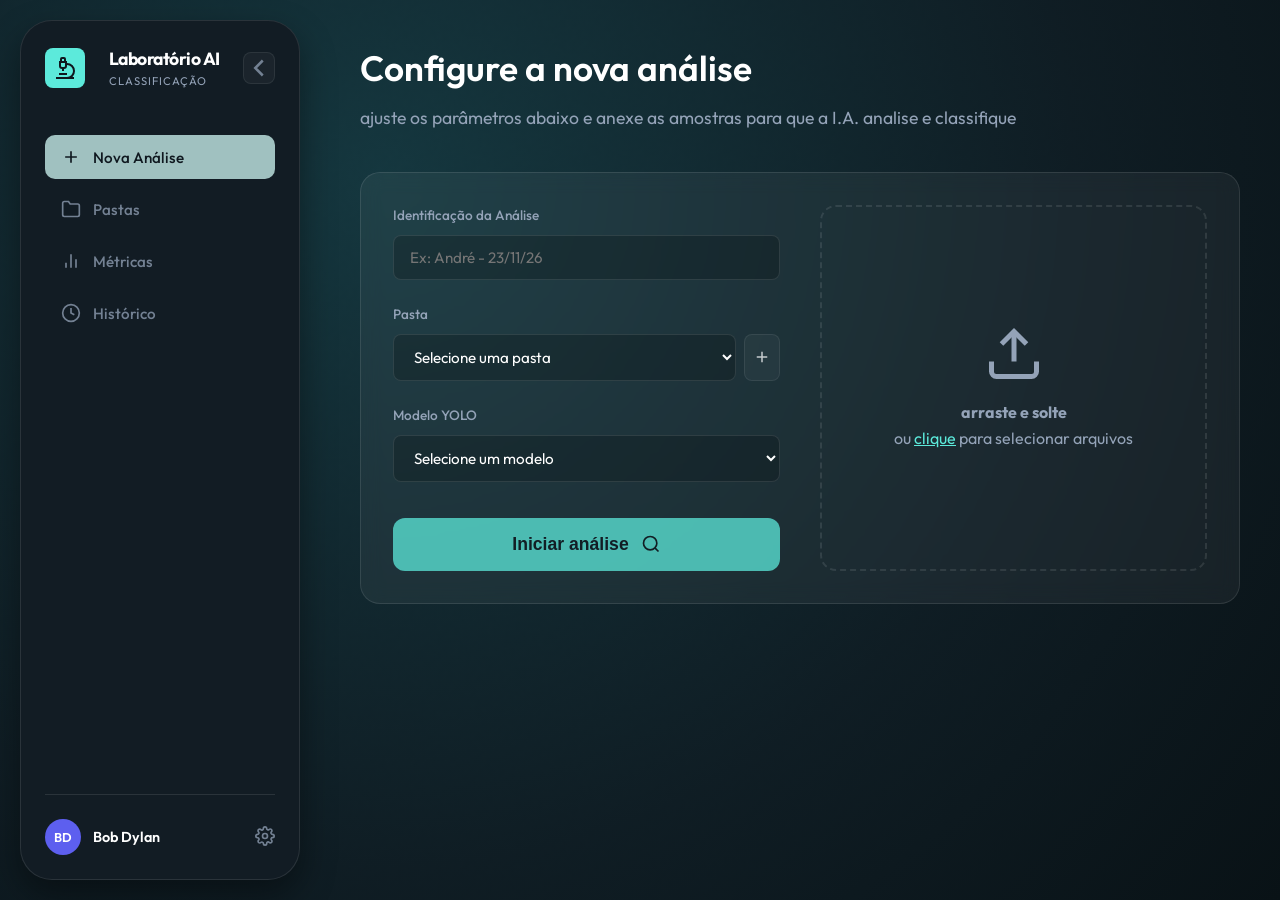
==== static/index.html @ e4d6722f "chore: untrack venv and yolo_app.db" ====
<!DOCTYPE html>
<html lang="pt-br">

<head>
    <meta charset="UTF-8">
    <meta name="viewport" content="width=device-width, initial-scale=1.0">
    <title>Laboratório AI | Classificação</title>
    <link rel="stylesheet" href="style.css">
    <link href="https://fonts.googleapis.com/css2?family=Outfit:wght@300;400;500;600;700&display=swap" rel="stylesheet">
</head>

<body class="dark-theme">
    <div class="app-container">
        <!-- Sidebar -->
        <aside class="sidebar">
            <div class="brand">
                <div class="logo-box">
                    <svg viewBox="0 0 24 24" fill="none" stroke="currentColor" stroke-width="2">
                        <path d="M6 18h8" />
                        <path d="M3 22h18" />
                        <path d="M14 22a7 7 0 1 0 0-14h-1" />
                        <path d="M9 14h2" />
                        <path d="M9 12a2 2 0 0 1-2-2V6h6v4a2 2 0 0 1-2 2Z" />
                        <path d="M12 6V3a1 1 0 0 0-1-1H9a1 1 0 0 0-1 1v3" />
                    </svg>
                </div>
                <div class="brand-text">
                    <span class="brand-name">Laboratório AI</span>
                    <span class="brand-sub">CLASSIFICAÇÃO</span>
                </div>
                <button id="sidebar-toggle" class="sidebar-toggle">
                    <svg viewBox="0 0 24 24" fill="none" stroke="currentColor" stroke-width="2">
                        <polyline points="15 18 9 12 15 6" />
                    </svg>
                </button>
            </div>

            <nav class="nav-menu">
                <button class="nav-item active" data-view="analysis">
                    <svg viewBox="0 0 24 24" fill="none" stroke="currentColor" stroke-width="2">
                        <path d="M12 5v14M5 12h14" />
                    </svg>
                    <span>Nova Análise</span>
                </button>
                <button class="nav-item" data-view="folders">
                    <svg viewBox="0 0 24 24" fill="none" stroke="currentColor" stroke-width="2">
                        <path d="M22 19a2 2 0 0 1-2 2H4a2 2 0 0 1-2-2V5a2 2 0 0 1 2-2h5l2 3h9a2 2 0 0 1 2 2z" />
                    </svg>
                    <span>Pastas</span>
                </button>
                <button class="nav-item" data-view="metrics">
                    <svg viewBox="0 0 24 24" fill="none" stroke="currentColor" stroke-width="2">
                        <path d="M18 20V10M12 20V4M6 20v-6" />
                    </svg>
                    <span>Métricas</span>
                </button>
                <button class="nav-item" data-view="history">
                    <svg viewBox="0 0 24 24" fill="none" stroke="currentColor" stroke-width="2">
                        <circle cx="12" cy="12" r="10" />
                        <polyline points="12 6 12 12 16 14" />
                    </svg>
                    <span>Histórico</span>
                </button>
            </nav>

            <div class="user-profile">
                <div class="avatar">BD</div>
                <div class="user-info">
                    <span class="user-name">Bob Dylan</span>
                </div>
                <button class="settings-btn">
                    <svg viewBox="0 0 24 24" fill="none" stroke="currentColor" stroke-width="2">
                        <circle cx="12" cy="12" r="3" />
                        <path
                            d="M19.4 15a1.65 1.65 0 0 0 .33 1.82l.06.06a2 2 0 0 1 0 2.83 2 2 0 0 1-2.83 0l-.06-.06a1.65 1.65 0 0 0-1.82-.33 1.65 1.65 0 0 0-1 1.51V21a2 2 0 0 1-2 2 2 2 0 0 1-2-2v-.09A1.65 1.65 0 0 0 9 19.4a1.65 1.65 0 0 0-1.82.33l-.06.06a2 2 0 0 1-2.83 0 2 2 0 0 1 0-2.83l.06-.06a1.65 1.65 0 0 0 .33-1.82 1.65 1.65 0 0 0-1.51-1H3a2 2 0 0 1-2-2 2 2 0 0 1 2-2h.09A1.65 1.65 0 0 0 4.6 9a1.65 1.65 0 0 0-.33-1.82l-.06-.06a2 2 0 0 1 0-2.83 2 2 0 0 1 2.83 0l.06.06a1.65 1.65 0 0 0 1.82.33H9a1.65 1.65 0 0 0 1-1.51V3a2 2 0 0 1 2-2 2 2 0 0 1 2 2v.09a1.65 1.65 0 0 0 1 1.51 1.65 1.65 0 0 0 1.82-.33l.06-.06a2 2 0 0 1 2.83 0 2 2 0 0 1 0 2.83l-.06.06a1.65 1.65 0 0 0-.33 1.82V9a1.65 1.65 0 0 0 1.51 1H21a2 2 0 0 1 2 2 2 2 0 0 1-2 2h-.09a1.65 1.65 0 0 0-1.51 1z" />
                    </svg>
                </button>
            </div>
        </aside>

        <!-- Main Content -->
        <main class="main-content">
            <!-- Nova Análise View -->
            <section id="view-analysis" class="view">
                <header class="view-header">
                    <h2 id="analysis-view-title">Configure a nova análise</h2>
                    <p id="analysis-view-desc">ajuste os parâmetros abaixo e anexe as amostras para que a I.A. analise e
                        classifique</p>
                </header>

                <div id="analysis-config-container">
                    <div class="analysis-card">
                        <div class="card-grid">
                            <div class="form-inputs">
                                <div class="input-group">
                                    <label>Identificação da Análise</label>
                                    <input type="text" id="analysis-name" placeholder="Ex: André - 23/11/26">
                                </div>

                                <div class="input-group">
                                    <label>Pasta</label>
                                    <div class="folder-selector-container">
                                        <select id="analysis-folder-select" class="folder-select">
                                            <option value="">Selecione uma pasta</option>
                                        </select>
                                        <button id="open-new-folder-modal" class="btn-icon">
                                            <svg viewBox="0 0 24 24" fill="none" stroke="currentColor" stroke-width="2">
                                                <path d="M12 5v14M5 12h14" />
                                            </svg>
                                        </button>
                                    </div>
                                </div>

                                <div class="input-group">
                                    <label>Modelo YOLO</label>
                                    <select id="active-model-select">
                                        <option value="">Selecione um modelo</option>
                                    </select>
                                </div>

                                <div class="analysis-actions">
                                    <button id="start-analysis-btn" class="btn-primary">
                                        Iniciar análise <svg viewBox="0 0 24 24" fill="none" stroke="currentColor"
                                            stroke-width="2">
                                            <circle cx="11" cy="11" r="8" />
                                            <line x1="21" y1="21" x2="16.65" y2="16.65" />
                                        </svg>
                                    </button>
                                </div>
                            </div>

                            <div class="upload-zone" id="drop-area">
                                <input type="file" id="image-input" accept="image/*" multiple hidden>
                                <div class="upload-placeholder" id="upload-placeholder">
                                    <div class="upload-icon">
                                        <svg viewBox="0 0 24 24" fill="none" stroke="currentColor" stroke-width="2">
                                            <path d="M21 15v4a2 2 0 0 1-2 2H5a2 2 0 0 1-2-2v-4" />
                                            <polyline points="17 8 12 3 7 8" />
                                            <line x1="12" y1="3" x2="12" y2="15" />
                                        </svg>
                                    </div>
                                    <p><strong>arraste e solte</strong></p>
                                    <p>ou <span>clique</span> para selecionar arquivos</p>
                                </div>
                                <div class="preview-container hidden" id="preview-container">
                                    <img id="image-preview">
                                    <div id="file-badge" class="file-badge hidden"></div>
                                    <button id="remove-image" class="btn-remove">×</button>
                                </div>
                            </div>
                        </div>
                    </div>
                </div>

                <!-- Ready State (Hidden by default) -->
                <div id="analysis-ready-container" class="hidden">
                    <div class="analysis-card ready-state-card">
                        <div class="card-grid ready-card-grid">
                            <!-- Left panel (Properties) -->
                            <div class="ready-properties-panel">
                                <h3>Propriedades</h3>
                                <div class="prop-list">
                                    <div class="prop-group">
                                        <label>Identificação da Análise</label>
                                        <span id="ready-prop-name">-</span>
                                    </div>
                                    <div class="prop-group">
                                        <label>Pasta</label>
                                        <span id="ready-prop-folder">-</span>
                                    </div>
                                    <div class="prop-group">
                                        <label>Modelo de I.A.</label>
                                        <span id="ready-prop-model">-</span>
                                    </div>
                                    <div class="prop-group">
                                        <label>Data</label>
                                        <span id="ready-prop-date">-</span>
                                    </div>
                                </div>
                            </div>

                            <!-- Right panel (Upload preview zone) -->
                            <div class="upload-zone ready-preview-zone">
                                <div class="ready-zone-header">Upload de Amostras</div>

                                <div class="ready-bg-grid" id="ready-bg-grid">
                                    <!-- blurred images will be injected here -->
                                </div>

                                <div class="ready-overlay-content">
                                    <h3>Clique para ver os resultados</h3>
                                    <button id="ready-view-results" class="btn-primary btn-success ready-btn-pulse">
                                        Ver Resultados <svg width="20" height="20" viewBox="0 0 24 24" fill="none"
                                            stroke="currentColor" stroke-width="2">
                                            <circle cx="11" cy="11" r="8" />
                                            <line x1="21" y1="21" x2="16.65" y2="16.65" />
                                        </svg>
                                    </button>
                                </div>
                            </div>
                        </div>
                    </div>
                </div>

                <div id="results-container" class="results-container hidden">
                    <!-- Cards de resultados serão injetados aqui -->
                </div>
            </section>

            <!-- Pastas View -->
            <section id="view-folders" class="view hidden">
                <header class="view-header">
                    <h2>Gerencie suas Pastas</h2>
                    <p>crie, altere ou exclua seus agrupamentos</p>
                </header>

                <div class="folders-grid" id="folders-container">
                    <!-- Cards de pastas injetados aqui -->
                    <div class="add-folder-card" id="add-folder-btn-card">
                        <div class="btn-create">
                            <svg viewBox="0 0 24 24" fill="none" stroke="currentColor" stroke-width="2">
                                <path d="M12 5v14M5 12h14" />
                            </svg>
                        </div>
                        <span>Criar Nova Pasta</span>
                    </div>
                </div>
            </section>

            <!-- Metrics View -->
            <section id="view-metrics" class="view hidden">
                <header class="view-header">
                    <h2>Métricas e Estatísticas</h2>
                    <p>confira os dados de desempenho e consumo</p>
                </header>

                <div class="metrics-config">
                    <div class="input-group">
                        <label>Selecione a Pasta</label>
                        <select id="metrics-folder-select" class="folder-select">
                            <option value="">Selecione uma pasta</option>
                        </select>
                    </div>
                </div>

                <div id="metrics-dashboard" class="metrics-dashboard hidden">
                    <div class="metrics-grid">
                        <div class="metric-card">
                            <div class="metric-icon">📸</div>
                            <div class="metric-info">
                                <span class="metric-label">Total de Imagens</span>
                                <span id="m-total-images" class="metric-value">0</span>
                            </div>
                        </div>
                        <div class="metric-card">
                            <div class="metric-icon">🎯</div>
                            <div class="metric-info">
                                <span class="metric-label">Total de Detecções</span>
                                <span id="m-total-det" class="metric-value">0</span>
                            </div>
                        </div>
                        <div class="metric-card">
                            <div class="metric-icon">💎</div>
                            <div class="metric-info">
                                <span class="metric-label">Confiança Média</span>
                                <span id="m-avg-conf" class="metric-value">0%</span>
                            </div>
                        </div>
                    </div>

                    <div class="charts-card">
                        <h3>Distribuição de Classes</h3>
                        <div id="m-distribution-container" class="dist-container">
                            <!-- Barras de progresso serão injetadas aqui -->
                        </div>
                    </div>
                </div>
            </section>
            <section id="view-history" class="view hidden">
                <div class="placeholder-view">Histórico de análises estará disponível em breve.</div>
            </section>
        </main>
    </div>

    <!-- Modais -->
    <div id="new-folder-modal" class="modal hidden">
        <div class="modal-content">
            <h3>Nova Pasta</h3>
            <input type="text" id="new-folder-name" placeholder="Nome da pasta">
            <div class="modal-actions">
                <button id="cancel-folder-btn" class="btn-secondary">Cancelar</button>
                <button id="save-folder-btn" class="btn-primary">Criar</button>
            </div>
        </div>
    </div>

    <!-- Modal de Lightbox Redesenhado (Split View) -->
    <div id="lightbox-modal" class="lightbox-modal hidden">
        <div class="lightbox-split">
            <!-- Lateral esquerda: Informações -->
            <aside class="lightbox-sidebar">
                <div class="lightbox-header">
                    <span class="img-counter" id="lb-counter">1 de 1</span>
                    <button class="lightbox-close">×</button>
                </div>

                <div class="stats-group">
                    <label>Modelo Utilizado</label>
                    <div id="lb-model-name" class="stat-value">-</div>
                </div>

                <div class="stats-group">
                    <label>Confiança Média</label>
                    <div id="lb-confidence" class="stat-value">-</div>
                </div>

                <div class="stats-group">
                    <label>Total de Detecções</label>
                    <div id="lb-total" class="stat-value">-</div>
                </div>

                <div class="stats-divider"></div>

                <div class="stats-group">
                    <label>Distribuição de Classes</label>
                    <div id="lb-classes-list" class="classes-list">
                        <!-- Itens como % serão injetados aqui -->
                    </div>
                </div>

                <div class="lightbox-nav">
                    <button id="lb-prev" class="btn-nav">
                        <svg viewBox="0 0 24 24" fill="none" stroke="currentColor" stroke-width="2">
                            <polyline points="15 18 9 12 15 6" />
                        </svg>
                    </button>
                    <button id="lb-next" class="btn-nav">
                        <svg viewBox="0 0 24 24" fill="none" stroke="currentColor" stroke-width="2">
                            <polyline points="9 18 15 12 9 6" />
                        </svg>
                    </button>
                </div>
            </aside>

            <!-- Área principal: Imagem -->
            <div class="lightbox-main">
                <div class="img-zoom-container">
                    <img id="lightbox-img" src="" alt="Zoom da análise">
                </div>
            </div>
        </div>
    </div>

    <script src="script.js"></script>
</body>

</html>
---- static/style.css ----
:root {
    --primary: #5ceadb;
    --primary-hover: #48c9bc;
    --bg-dark: #0f171e;
    --sidebar-bg: #121c24;
    --card-bg: rgba(255, 255, 255, 0.05);
    --card-border: rgba(255, 255, 255, 0.1);
    --text-main: #ffffff;
    --text-dim: #94a3b8;
    --danger: #ff4d4d;
    --transition: all 0.3s cubic-bezier(0.4, 0, 0.2, 1);
}

* {
    margin: 0;
    padding: 0;
    box-sizing: border-box;
}

body {
    font-family: 'Outfit', sans-serif;
    background-color: var(--bg-dark);
    color: var(--text-main);
    line-height: 1.6;
    overflow-x: hidden;
}

.dark-theme {
    background:
        radial-gradient(circle at 30% 20%, rgba(21, 58, 66, 0.9) 0%, rgba(15, 29, 36, 0.95) 60%, rgba(9, 18, 22, 1) 100%),
        url("data:image/svg+xml,%3Csvg viewBox='0 0 200 200' xmlns='http://www.w3.org/2000/svg'%3E%3Cfilter id='noiseFilter'%3E%3CfeTurbulence type='fractalNoise' baseFrequency='0.8' numOctaves='3' stitchTiles='stitch'/%3E%3C/filter%3E%3Crect width='100%25' height='100%25' filter='url(%23noiseFilter)' opacity='0.08'/%3E%3C/svg%3E");
    background-color: #0c151c;
    min-height: 100vh;
}

/* App Layout */
.app-container {
    display: flex;
    min-height: 100vh;
}

/* Sidebar */
.sidebar {
    width: 280px;
    background-color: var(--sidebar-bg);
    border: 1px solid var(--card-border);
    display: flex;
    flex-direction: column;
    padding: 24px;
    position: fixed;
    left: 20px;
    top: 20px;
    height: calc(100vh - 40px);
    border-radius: 32px;
    box-shadow: 0 15px 35px rgba(0, 0, 0, 0.4);
    z-index: 1000;
    transition: height 0.4s cubic-bezier(0.4, 0, 0.2, 1), transform 0.4s cubic-bezier(0.4, 0, 0.2, 1);
    overflow: hidden;
}

.sidebar.collapsed {
    height: 88px;
}

.brand {
    display: flex;
    align-items: center;
    justify-content: space-between;
    gap: 12px;
    margin-bottom: 24px;
}

.sidebar-toggle {
    background: rgba(255, 255, 255, 0.05);
    border: 1px solid var(--card-border);
    color: var(--text-dim);
    width: 32px;
    height: 32px;
    border-radius: 8px;
    display: flex;
    align-items: center;
    justify-content: center;
    cursor: pointer;
    transition: var(--transition);
}

.sidebar-toggle:hover {
    background: var(--primary);
    color: black;
}

.sidebar.collapsed .sidebar-toggle {
    transform: rotate(360deg);
}

.sidebar.collapsed .nav-menu,
.sidebar.collapsed .user-profile {
    opacity: 0;
    visibility: hidden;
    pointer-events: none;
}

.logo-box {
    width: 40px;
    height: 40px;
    background-color: var(--primary);
    color: var(--bg-dark);
    border-radius: 8px;
    display: flex;
    align-items: center;
    justify-content: center;
    flex-shrink: 0;
}

.logo-box svg {
    width: 24px;
    height: 24px;
}

.brand-text {
    display: flex;
    flex-direction: column;
    transition: opacity 0.3s;
}

.brand-name {
    font-weight: 700;
    font-size: 1.1rem;
    letter-spacing: -0.5px;
}

.brand-sub {
    font-size: 0.7rem;
    color: var(--text-dim);
    letter-spacing: 1px;
}

.nav-menu {
    flex: 1;
    display: flex;
    flex-direction: column;
    gap: 8px;
    margin-top: 20px;
}

.nav-item {
    background: none;
    border: none;
    color: var(--text-dim);
    display: flex;
    align-items: center;
    gap: 12px;
    padding: 12px 16px;
    border-radius: 10px;
    cursor: pointer;
    font-family: inherit;
    font-size: 0.95rem;
    font-weight: 500;
    transition: var(--transition);
    width: 100%;
    text-align: left;
    white-space: nowrap;
}

.nav-item svg {
    width: 20px;
    height: 20px;
    flex-shrink: 0;
}

.nav-item:hover {
    background-color: rgba(92, 234, 219, 0.05);
    color: var(--primary);
}

.nav-item.active {
    background-color: #d1f8f4;
    color: #0f171e;
}

.user-profile {
    margin-top: auto;
    display: flex;
    align-items: center;
    gap: 12px;
    padding-top: 24px;
    border-top: 1px solid var(--card-border);
}

.avatar {
    width: 36px;
    height: 36px;
    background-color: #5d5fef;
    border-radius: 50%;
    display: flex;
    align-items: center;
    justify-content: center;
    font-weight: 600;
    font-size: 0.8rem;
    flex-shrink: 0;
}

.user-info {
    flex: 1;
    transition: opacity 0.3s;
}

.user-name {
    font-size: 0.9rem;
    font-weight: 600;
}

.settings-btn {
    background: none;
    border: none;
    color: var(--text-dim);
    cursor: pointer;
    flex-shrink: 0;
}

.settings-btn svg {
    width: 20px;
    height: 20px;
}

/* Main Content Area */
.main-content {
    margin-left: 320px;
    flex: 1;
    padding: 40px;
    transition: margin-left 0.4s cubic-bezier(0.4, 0, 0.2, 1);
}

.sidebar.collapsed+.main-content {
    margin-left: 120px;
}

.view-header {
    text-align: center;
    margin-bottom: 40px;
}

.view-header h2 {
    font-size: 2.2rem;
    font-weight: 600;
    margin-bottom: 8px;
}

.view-header p {
    color: var(--text-dim);
    font-size: 1.1rem;
}

/* Generic Card Styles for Views */
.view {
    max-width: 1000px;
    margin: 0 auto;
}

.analysis-card {
    background: var(--card-bg);
    border: 1px solid var(--card-border);
    border-radius: 20px;
    padding: 32px;
    backdrop-filter: blur(10px);
}

.card-grid {
    display: grid;
    grid-template-columns: 1fr 1fr;
    gap: 40px;
}

.input-group {
    margin-bottom: 24px;
}

.input-group label {
    display: block;
    font-size: 0.85rem;
    font-weight: 500;
    color: var(--text-dim);
    margin-bottom: 8px;
}

.input-group input,
.input-group select {
    width: 100%;
    background-color: rgba(0, 0, 0, 0.2);
    border: 1px solid var(--card-border);
    border-radius: 8px;
    padding: 12px 16px;
    color: white;
    font-family: inherit;
    font-size: 0.95rem;
    outline: none;
    transition: var(--transition);
}

.input-group input:focus,
.input-group select:focus {
    border-color: var(--primary);
}

.folder-selector-container {
    display: flex;
    gap: 8px;
}

.btn-icon {
    background: rgba(255, 255, 255, 0.05);
    border: 1px solid var(--card-border);
    color: white;
    padding: 8px;
    border-radius: 8px;
    cursor: pointer;
    display: flex;
    align-items: center;
    justify-content: center;
}

.btn-icon svg {
    width: 18px;
    height: 18px;
}

.btn-primary {
    width: 100%;
    background-color: var(--primary);
    color: #0f171e;
    border: none;
    border-radius: 12px;
    padding: 16px;
    font-size: 1.1rem;
    font-weight: 700;
    cursor: pointer;
    display: flex;
    align-items: center;
    justify-content: center;
    gap: 12px;
    transition: var(--transition);
    margin-top: 12px;
}

.btn-primary:hover {
    background-color: var(--primary-hover);
    transform: translateY(-2px);
}

.btn-primary svg {
    width: 20px;
    height: 20px;
}

/* Upload Zone */
.upload-zone {
    border: 2px dashed var(--card-border);
    border-radius: 16px;
    display: flex;
    align-items: center;
    justify-content: center;
    position: relative;
    cursor: pointer;
    transition: var(--transition);
    min-height: 300px;
}

.upload-zone:hover {
    border-color: var(--primary);
    background-color: rgba(92, 234, 219, 0.02);
}

.upload-placeholder {
    text-align: center;
}

.upload-icon {
    width: 60px;
    height: 60px;
    margin: 0 auto 16px;
    color: var(--text-dim);
}

.upload-placeholder p {
    color: var(--text-dim);
}

.upload-placeholder span {
    color: var(--primary);
    text-decoration: underline;
}

.preview-container {
    width: 100%;
    height: 100%;
    padding: 16px;
    position: relative;
}

.preview-container img {
    width: 100%;
    height: 100%;
    object-fit: contain;
    border-radius: 8px;
}

.file-badge {
    position: absolute;
    bottom: 12px;
    left: 12px;
    background: var(--primary);
    color: #0f171e;
    padding: 4px 10px;
    border-radius: 20px;
    font-size: 0.8rem;
    font-weight: 700;
    box-shadow: 0 4px 10px rgba(0, 0, 0, 0.3);
}

.btn-remove {
    position: absolute;
    top: 8px;
    right: 8px;
    background: var(--danger);
    color: white;
    border: none;
    width: 24px;
    height: 24px;
    border-radius: 50%;
    cursor: pointer;
    font-size: 1.2rem;
    line-height: 1;
}

/* Folders Grid */
.folders-grid {
    display: grid;
    grid-template-columns: repeat(auto-fill, minmax(220px, 1fr));
    gap: 24px;
}

.folder-card {
    background: var(--card-bg);
    border: 1px solid var(--card-border);
    border-radius: 20px;
    padding: 24px;
    position: relative;
    transition: var(--transition);
    cursor: pointer;
}

.folder-card:hover {
    transform: translateY(-5px);
    border-color: var(--primary);
}

.folder-icon {
    width: 44px;
    height: 44px;
    background-color: rgba(92, 234, 219, 0.1);
    color: var(--primary);
    border-radius: 10px;
    display: flex;
    align-items: center;
    justify-content: center;
    margin-bottom: 24px;
}

.folder-icon svg {
    width: 24px;
    height: 24px;
}

.folder-name {
    font-weight: 600;
    font-size: 1.25rem;
    margin-bottom: 24px;
    display: block;
}

.samples-info {
    font-size: 0.8rem;
    color: var(--text-dim);
    display: flex;
    justify-content: space-between;
    align-items: center;
    margin-bottom: 8px;
}

.samples-count {
    background: rgba(92, 234, 219, 0.2);
    color: var(--primary);
    padding: 2px 8px;
    border-radius: 6px;
    font-weight: 700;
}

.progress-bar {
    height: 4px;
    background: rgba(255, 255, 255, 0.1);
    border-radius: 2px;
    overflow: hidden;
}

.progress-fill {
    height: 100%;
    background: var(--primary);
}

.updated-date {
    font-size: 0.75rem;
    color: rgba(255, 255, 255, 0.3);
    margin-top: 16px;
    display: flex;
    align-items: center;
    gap: 6px;
}

.add-folder-card {
    border: 2px dashed var(--card-border);
    border-radius: 20px;
    display: flex;
    flex-direction: column;
    align-items: center;
    justify-content: center;
    gap: 16px;
    cursor: pointer;
    color: var(--text-dim);
    transition: var(--transition);
    min-height: 240px;
}

.add-folder-card:hover {
    border-color: var(--primary);
    color: var(--primary);
}

.btn-create {
    width: 56px;
    height: 56px;
    border: 1px solid var(--card-border);
    border-radius: 50%;
    display: flex;
    align-items: center;
    justify-content: center;
}

.btn-create svg {
    width: 28px;
    height: 28px;
}

/* Modal */
.modal {
    position: fixed;
    top: 0;
    left: 0;
    width: 100%;
    height: 100%;
    background: rgba(0, 0, 0, 0.6);
    backdrop-filter: blur(10px);
    display: flex;
    align-items: center;
    justify-content: center;
    z-index: 1000;
}

.modal-content {
    background: var(--sidebar-bg);
    padding: 32px;
    border-radius: 20px;
    width: 400px;
    border: 1px solid var(--card-border);
    box-shadow: 0 20px 40px rgba(0, 0, 0, 0.4);
}

.modal-content h3 {
    margin-bottom: 24px;
    font-size: 1.5rem;
}

.modal-content input {
    width: 100%;
    background: rgba(0, 0, 0, 0.3);
    border: 1px solid var(--card-border);
    border-radius: 12px;
    padding: 14px 18px;
    color: white;
    margin-bottom: 32px;
    font-family: inherit;
    outline: none;
}

.modal-actions {
    display: flex;
    gap: 16px;
}

.btn-secondary {
    flex: 1;
    background: rgba(255, 255, 255, 0.05);
    border: 1px solid var(--card-border);
    color: white;
    padding: 14px;
    border-radius: 12px;
    cursor: pointer;
    font-weight: 600;
    font-family: inherit;
}

.results-container {
    margin-top: 40px;
    display: flex;
    flex-direction: column;
    gap: 24px;
}

.analysis-actions {
    display: flex;
    gap: 16px;
    margin-top: 24px;
}

.btn-success {
    background: #10b981;
    color: white;
    border: none;
    padding: 14px 24px;
    border-radius: 12px;
    font-weight: 600;
    cursor: pointer;
    display: flex;
    align-items: center;
    gap: 10px;
    transition: var(--transition);
}

.btn-success:hover {
    background: #059669;
    transform: translateY(-2px);
    box-shadow: 0 5px 15px rgba(16, 185, 129, 0.3);
}

.analysis-card {
    background: var(--card-bg);
    border: 1px solid var(--card-border);
    border-radius: 20px;
    padding: 32px;
    backdrop-filter: blur(10px);
    transition: all 0.5s cubic-bezier(0.4, 0, 0.2, 1);
    overflow: hidden;
}

.analysis-card.minimized {
    min-height: 100px;
    padding: 20px 32px;
    display: flex;
    align-items: center;
    opacity: 1;
}

.analysis-card.minimized .card-grid {
    display: none;
}

.minimized-info {
    display: flex;
    width: 100%;
    justify-content: space-between;
    align-items: center;
    animation: fadeIn 0.4s ease;
}

.minimized-text {
    flex: 1;
}

#minimized-summary {
    font-size: 1.1rem;
    font-weight: 500;
    color: var(--primary);
}

.tiff-feedback {
    margin-top: 12px;
    font-size: 0.9rem;
    color: var(--text-dim);
    background: rgba(255, 255, 255, 0.05);
    padding: 8px 12px;
    border-radius: 8px;
    display: flex;
    align-items: center;
    gap: 8px;
}

.tiff-feedback svg {
    width: 16px;
    height: 16px;
    color: var(--primary);
}

/* Redesigned Lightbox (Split View) */
.lightbox-modal {
    position: fixed;
    top: 0;
    left: 0;
    width: 100%;
    height: 100%;
    background: rgba(0, 0, 0, 0.98);
    z-index: 2000;
    display: flex;
    animation: fadeIn 0.3s ease;
}

.lightbox-split {
    display: flex;
    width: 100%;
    height: 100%;
}

.lightbox-sidebar {
    width: 350px;
    background: rgba(255, 255, 255, 0.03);
    border-right: 1px solid rgba(255, 255, 255, 0.1);
    padding: 40px 30px;
    display: flex;
    flex-direction: column;
    gap: 32px;
    backdrop-filter: blur(20px);
}

.lightbox-header {
    display: flex;
    justify-content: space-between;
    align-items: center;
    margin-bottom: 20px;
}

.img-counter {
    font-size: 1.1rem;
    font-weight: 600;
    color: var(--primary);
}

.lightbox-close {
    background: none;
    border: none;
    color: white;
    font-size: 2rem;
    cursor: pointer;
    line-height: 1;
    opacity: 0.6;
    transition: 0.2s;
}

.lightbox-close:hover {
    opacity: 1;
}

.stats-group label {
    display: block;
    font-size: 0.85rem;
    color: var(--text-dim);
    text-transform: uppercase;
    letter-spacing: 1px;
    margin-bottom: 8px;
}

.stat-value {
    font-size: 1.4rem;
    font-weight: 600;
    color: white;
}

.stats-divider {
    height: 1px;
    background: rgba(255, 255, 255, 0.1);
}

.classes-list {
    display: flex;
    flex-direction: column;
    gap: 12px;
}

.class-item {
    display: flex;
    justify-content: space-between;
    align-items: center;
    background: rgba(255, 255, 255, 0.05);
    padding: 10px 15px;
    border-radius: 8px;
}

.class-name {
    font-weight: 500;
}

.class-pct {
    color: var(--primary);
    font-family: monospace;
}

.lightbox-nav {
    margin-top: auto;
    display: flex;
    gap: 20px;
}

.btn-nav {
    flex: 1;
    background: rgba(255, 255, 255, 0.1);
    border: none;
    color: white;
    padding: 15px;
    border-radius: 12px;
    cursor: pointer;
    transition: 0.3s;
    display: flex;
    justify-content: center;
}

.btn-nav:hover {
    background: var(--primary);
    color: black;
}

.lightbox-main {
    flex: 1;
    display: flex;
    align-items: center;
    justify-content: center;
    padding: 40px;
    position: relative;
}

.img-zoom-container {
    width: 100%;
    height: 100%;
    display: flex;
    align-items: center;
    justify-content: center;
}

.img-zoom-container img {
    max-width: 100%;
    max-height: 100%;
    object-fit: contain;
    border-radius: 4px;
    box-shadow: 0 30px 60px rgba(0, 0, 0, 0.5);
}

@keyframes fadeIn {
    from {
        opacity: 0;
    }

    to {
        opacity: 1;
    }
}

.hidden {
    display: none !important;
}



.btn-delete-folder {
    position: absolute;
    top: 12px;
    right: 12px;
    background: rgba(255, 77, 77, 0.1);
    color: #ff4d4d;
    border: none;
    width: 32px;
    height: 32px;
    border-radius: 8px;
    display: flex;
    align-items: center;
    justify-content: center;
    cursor: pointer;
    opacity: 0;
    transition: var(--transition);
}

.folder-card:hover .btn-delete-folder {
    opacity: 1;
}

.btn-delete-folder:hover {
    background: #ff4d4d;
    color: white;
}

.btn-delete-folder svg {
    width: 18px;
    height: 18px;
}


/* Metrics View */
.metrics-config {
    margin-bottom: 32px;
    max-width: 400px;
}

.metrics-dashboard {
    animation: fadeIn 0.5s ease;
}

.metrics-grid {
    display: grid;
    grid-template-columns: repeat(auto-fit, minmax(240px, 1fr));
    gap: 20px;
    margin-bottom: 32px;
}

.metric-card {
    background-color: var(--card-bg);
    border: 1px solid var(--card-border);
    padding: 24px;
    border-radius: 20px;
    display: flex;
    align-items: center;
    gap: 20px;
}

.metric-icon {
    font-size: 2rem;
    background: rgba(255, 255, 255, 0.05);
    width: 60px;
    height: 60px;
    display: flex;
    align-items: center;
    justify-content: center;
    border-radius: 16px;
}

.metric-info {
    display: flex;
    flex-direction: column;
}

.metric-label {
    font-size: 0.85rem;
    color: var(--text-dim);
    margin-bottom: 4px;
}

.metric-value {
    font-size: 1.5rem;
    font-weight: 700;
    color: var(--text-light);
}

.charts-card {
    background-color: var(--card-bg);
    border: 1px solid var(--card-border);
    padding: 32px;
    border-radius: 24px;
}

.charts-card h3 {
    margin-bottom: 24px;
    font-size: 1.1rem;
}

.dist-container {
    display: flex;
    flex-direction: column;
    gap: 20px;
}

.dist-item {
    display: flex;
    flex-direction: column;
    gap: 8px;
}

.dist-header {
    display: flex;
    justify-content: space-between;
    font-size: 0.9rem;
}

.dist-bar-bg {
    height: 12px;
    background: rgba(255, 255, 255, 0.05);
    border-radius: 6px;
    overflow: hidden;
}

.dist-bar-fill {
    height: 100%;
    background: var(--primary);
    border-radius: 6px;
    transition: width 1s cubic-bezier(0.4, 0, 0.2, 1);
}

/* Responsive */
@media (max-width: 1000px) {

    /* Analysis Ready View (Success Screen) */
    #analysis-ready-container {
        animation: slideUp 0.6s cubic-bezier(0.4, 0, 0.2, 1);
    }

    .ready-main-layout {
        display: grid;
        grid-template-columns: 280px 1fr;
        gap: 24px;
        margin-bottom: 24px;
    }

    .ready-properties {
        background: rgba(255, 255, 255, 0.05);
        border: 1px solid rgba(255, 255, 255, 0.12);
        border-radius: 24px;
        padding: 40px 32px;
        display: flex;
        flex-direction: column;
        gap: 28px;
        backdrop-filter: blur(20px);
        box-shadow: 0 10px 40px rgba(0, 0, 0, 0.2);
    }

    .ready-properties h3 {
        font-size: 1.25rem;
        font-weight: 700;
        margin-bottom: 12px;
        background: linear-gradient(135deg, #fff, var(--text-dim));
        -webkit-background-clip: text;
        background-clip: text;
        -webkit-text-fill-color: transparent;
    }

    .prop-group {
        display: flex;
        flex-direction: column;
        gap: 6px;
    }

    .prop-group label {
        font-size: 0.7rem;
        color: var(--text-dim);
        text-transform: uppercase;
        letter-spacing: 1px;
        opacity: 0.7;
    }

    .prop-group span {
        font-size: 1.05rem;
        font-weight: 600;
        color: white;
        word-break: break-all;
    }

    .ready-cta-zone {
        background: radial-gradient(circle at center, #23394d 0%, #1a2c38 100%);
        border: 1px solid rgba(255, 255, 255, 0.1);
        border-radius: 32px;
        position: relative;
        overflow: hidden;
        min-height: 480px;
        display: flex;
        align-items: center;
        justify-content: center;
        box-shadow: inset 0 0 100px rgba(0, 0, 0, 0.3);
    }

    .ready-bg-preview {
        position: absolute;
        top: 0;
        left: 0;
        width: 100%;
        height: 100%;
        display: grid;
        grid-template-columns: repeat(3, 1fr);
        filter: blur(35px) brightness(0.3) saturate(1.2);
        opacity: 0.6;
        pointer-events: none;
        transform: scale(1.1);
        /* Avoid white edges from blur */
    }

    .ready-bg-preview img {
        width: 100%;
        height: 100%;
        object-fit: cover;
    }

    .ready-content {
        position: relative;
        z-index: 2;
        text-align: center;
        display: flex;
        flex-direction: column;
        align-items: center;
        gap: 32px;
        padding: 0 20px;
    }

    .ready-content h3 {
        font-size: 2.2rem;
        font-weight: 400;
        color: white;
        letter-spacing: -0.5px;
    }

    .btn-success.big {
        padding: 24px 56px;
        font-size: 1.25rem;
        font-weight: 600;
        border-radius: 100px;
        background: #00d394;
        box-shadow: 0 15px 40px rgba(0, 211, 148, 0.4);
        transition: all 0.4s var(--easing);
        animation: pulseCTA 2s infinite ease-in-out;
    }

    @keyframes pulseCTA {
        0% {
            transform: scale(1);
            box-shadow: 0 15px 40px rgba(0, 211, 148, 0.4);
        }

        50% {
            transform: scale(1.03);
            box-shadow: 0 20px 50px rgba(0, 211, 148, 0.6);
        }

        100% {
            transform: scale(1);
            box-shadow: 0 15px 40px rgba(0, 211, 148, 0.4);
        }
    }

    /* Bottom Nav Grid */
    .ready-bottom-nav {
        display: grid;
        grid-template-columns: repeat(4, 1fr);
        gap: 20px;
    }

    .nav-card {
        background: rgba(255, 255, 255, 0.03);
        border: 1px solid rgba(255, 255, 255, 0.1);
        border-radius: 24px;
        padding: 24px;
        display: flex;
        align-items: center;
        justify-content: space-between;
        cursor: pointer;
        transition: var(--transition);
    }

    .nav-card:hover {
        background: rgba(255, 255, 255, 0.08);
        transform: translateY(-5px);
        border-color: var(--primary);
    }

    .nav-card.active {
        background: rgba(92, 234, 219, 0.08);
        border-color: var(--primary);
    }

    .nav-card-info h4 {
        font-size: 1rem;
        font-weight: 500;
        color: var(--text-dim);
    }

    .nav-card.active .nav-card-info h4 {
        color: var(--primary);
    }

    .nav-card-icon {
        font-size: 1.5rem;
    }

    @keyframes slideUp {
        from {
            opacity: 0;
            transform: translateY(30px);
        }

        to {
            opacity: 1;
            transform: translateY(0);
        }
    }


    .ready-main-layout {
        grid-template-columns: 1fr;
    }

    .ready-bottom-nav {
        grid-template-columns: 1fr 1fr;
    }

    .card-grid {
        grid-template-columns: 1fr;
    }

    .sidebar {
        width: 80px;
        padding: 24px 12px;
    }

    .brand-text,
    .user-info,
    .nav-item span {
        display: none;
    }

    .main-content {
        margin-left: 80px;
        padding: 24px;
    }

    .view-header h2 {
        font-size: 1.8rem;
    }
}

/* --- Analysis Ready State (Mockup Matching) --- */
#analysis-ready-container {
    animation: slideUp 0.6s cubic-bezier(0.4, 0, 0.2, 1);
}

.ready-properties-panel {
    background: var(--card-bg);
    border-radius: 16px;
    padding: 32px;
    display: flex;
    flex-direction: column;
    gap: 24px;
    border: 1px solid var(--card-border);
}

.ready-properties-panel h3 {
    font-size: 1.1rem;
    font-weight: 600;
    color: white;
    margin-bottom: 8px;
}

.prop-list {
    display: flex;
    flex-direction: column;
    gap: 20px;
}

.prop-group {
    display: flex;
    flex-direction: column;
    gap: 6px;
}

.prop-group label {
    font-size: 0.75rem;
    color: var(--text-dim);
    margin-bottom: 2px;
}

.prop-group span {
    font-size: 0.95rem;
    font-weight: 500;
    color: var(--text-light);
    word-break: break-all;
}

.ready-preview-zone {
    position: relative;
    overflow: hidden;
    padding: 0;
    display: flex;
    flex-direction: column;
    justify-content: center;
    align-items: center;
    min-height: 480px;
}

.ready-zone-header {
    position: absolute;
    top: 24px;
    left: 24px;
    font-size: 0.85rem;
    font-weight: 500;
    color: var(--text-dim);
    z-index: 3;
}

.ready-bg-grid {
    position: absolute;
    inset: 0;
    display: grid;
    grid-template-columns: repeat(3, 1fr);
    filter: blur(8px) brightness(0.6);
    pointer-events: none;
    z-index: 1;
    transform: scale(1.05);
    /* hide edge blur */
}

.ready-bg-grid img {
    width: 100%;
    height: 100%;
    object-fit: cover;
    border-right: 2px dashed rgba(255, 255, 255, 0.1);
}

.ready-bg-grid img:last-child {
    border-right: none;
}

.ready-overlay-content {
    position: relative;
    z-index: 2;
    text-align: center;
    display: flex;
    flex-direction: column;
    align-items: center;
    gap: 24px;
    padding: 24px;
}

.ready-overlay-content h3 {
    font-size: 1.6rem;
    font-weight: 500;
    color: white;
}

.ready-btn-pulse {
    background: #00d394;
    color: #000;
    font-weight: 600;
    border-radius: 100px;
    padding: 16px 36px;
    font-size: 1.1rem;
    box-shadow: 0 10px 30px rgba(0, 211, 148, 0.3);
    display: inline-flex;
    align-items: center;
    gap: 8px;
    transition: all 0.3s ease;
    border: none;
    cursor: pointer;
}

.ready-btn-pulse:hover {
    transform: scale(1.05);
    box-shadow: 0 15px 40px rgba(0, 211, 148, 0.5);
}

.ready-btn-pulse svg {
    width: 20px;
    height: 20px;
}

/* --- Global UI Polishes --- */
button,
.btn-success,
.btn-secondary,
.btn-primary,
.ready-btn-pulse,
.nav-item,
.nav-card,
.sidebar-toggle,
.add-folder-card {
    opacity: 0.75;
    transition: all 0.3s ease;
}

button:hover,
.btn-success:hover,
.btn-secondary:hover,
.btn-primary:hover,
.ready-btn-pulse:hover,
.nav-item:hover,
.nav-card:hover,
.sidebar-toggle:hover,
.add-folder-card:hover {
    opacity: 1;
}
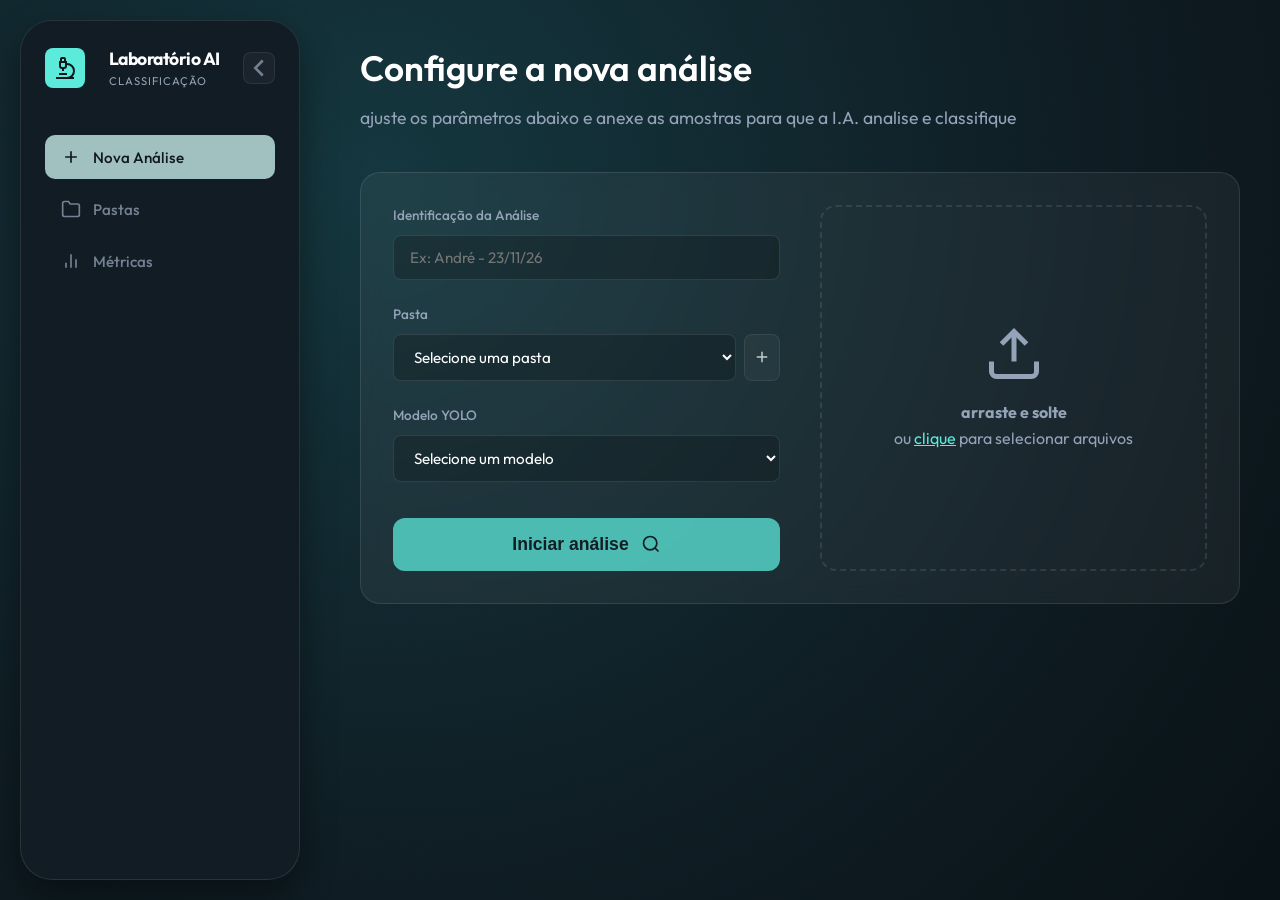
==== commit 2070379b: "readme atualizado" ====
--- a/static/index.html
+++ b/static/index.html
@@ -54,28 +54,10 @@
                     </svg>
                     <span>Métricas</span>
                 </button>
-                <button class="nav-item" data-view="history">
-                    <svg viewBox="0 0 24 24" fill="none" stroke="currentColor" stroke-width="2">
-                        <circle cx="12" cy="12" r="10" />
-                        <polyline points="12 6 12 12 16 14" />
-                    </svg>
-                    <span>Histórico</span>
-                </button>
+
             </nav>
 
-            <div class="user-profile">
-                <div class="avatar">BD</div>
-                <div class="user-info">
-                    <span class="user-name">Bob Dylan</span>
-                </div>
-                <button class="settings-btn">
-                    <svg viewBox="0 0 24 24" fill="none" stroke="currentColor" stroke-width="2">
-                        <circle cx="12" cy="12" r="3" />
-                        <path
-                            d="M19.4 15a1.65 1.65 0 0 0 .33 1.82l.06.06a2 2 0 0 1 0 2.83 2 2 0 0 1-2.83 0l-.06-.06a1.65 1.65 0 0 0-1.82-.33 1.65 1.65 0 0 0-1 1.51V21a2 2 0 0 1-2 2 2 2 0 0 1-2-2v-.09A1.65 1.65 0 0 0 9 19.4a1.65 1.65 0 0 0-1.82.33l-.06.06a2 2 0 0 1-2.83 0 2 2 0 0 1 0-2.83l.06-.06a1.65 1.65 0 0 0 .33-1.82 1.65 1.65 0 0 0-1.51-1H3a2 2 0 0 1-2-2 2 2 0 0 1 2-2h.09A1.65 1.65 0 0 0 4.6 9a1.65 1.65 0 0 0-.33-1.82l-.06-.06a2 2 0 0 1 0-2.83 2 2 0 0 1 2.83 0l.06.06a1.65 1.65 0 0 0 1.82.33H9a1.65 1.65 0 0 0 1-1.51V3a2 2 0 0 1 2-2 2 2 0 0 1 2 2v.09a1.65 1.65 0 0 0 1 1.51 1.65 1.65 0 0 0 1.82-.33l.06-.06a2 2 0 0 1 2.83 0 2 2 0 0 1 0 2.83l-.06.06a1.65 1.65 0 0 0-.33 1.82V9a1.65 1.65 0 0 0 1.51 1H21a2 2 0 0 1 2 2 2 2 0 0 1-2 2h-.09a1.65 1.65 0 0 0-1.51 1z" />
-                    </svg>
-                </button>
-            </div>
+
         </aside>
 
         <!-- Main Content -->
@@ -227,6 +209,102 @@
                 </div>
             </section>
 
+            <!-- Folder Details View -->
+            <section id="view-folder-details" class="view hidden">
+                <header class="fd-header">
+                    <div class="fd-header-left">
+                        <button id="fd-back-btn" class="btn-icon">
+                            <svg viewBox="0 0 24 24" fill="none" stroke="currentColor" stroke-width="2">
+                                <line x1="19" y1="12" x2="5" y2="12"></line>
+                                <polyline points="12 19 5 12 12 5"></polyline>
+                            </svg>
+                        </button>
+                        <div class="fd-title-container">
+                            <div class="fd-breadcrumbs">
+                                Pastas &rsaquo; <span id="fd-breadcrumb-name">Nome da Pasta</span>
+                            </div>
+                            <div class="fd-title-row">
+                                <h2 id="fd-title-name">Nome da Pasta</h2>
+                                <span class="fd-samples-badge" id="fd-samples-count">0 AMOSTRAS</span>
+                            </div>
+                        </div>
+                    </div>
+                    <div class="fd-header-right">
+                        <div class="fd-search-box">
+                            <svg viewBox="0 0 24 24" fill="none" stroke="currentColor" stroke-width="2">
+                                <circle cx="11" cy="11" r="8" />
+                                <line x1="21" y1="21" x2="16.65" y2="16.65" />
+                            </svg>
+                            <input type="text" id="fd-search-input" placeholder="Filtrar nesta pasta...">
+                        </div>
+                        <button class="btn-primary" id="fd-add-samples-btn" style="margin-top: 0; padding: 10px 20px; font-size: 0.95rem; border-radius: 8px;">
+                            <svg viewBox="0 0 24 24" fill="none" stroke="currentColor" stroke-width="2" style="width: 18px; height: 18px;">
+                                <path d="M14 2H6a2 2 0 0 0-2 2v16a2 2 0 0 0 2 2h12a2 2 0 0 0 2-2V8z"></path>
+                                <polyline points="14 2 14 8 20 8"></polyline>
+                                <line x1="12" y1="18" x2="12" y2="12"></line>
+                                <line x1="9" y1="15" x2="15" y2="15"></line>
+                            </svg>
+                            Adicionar Amostras
+                        </button>
+                    </div>
+                </header>
+
+                <div class="fd-controls-bar">
+                    <div class="fd-tabs" id="fd-tabs">
+                        <button class="fd-tab active" data-tab="amostras">
+                            <svg viewBox="0 0 24 24" fill="none" stroke="currentColor" stroke-width="2">
+                                <line x1="8" y1="6" x2="21" y2="6"></line>
+                                <line x1="8" y1="12" x2="21" y2="12"></line>
+                                <line x1="8" y1="18" x2="21" y2="18"></line>
+                                <line x1="3" y1="6" x2="3.01" y2="6"></line>
+                                <line x1="3" y1="12" x2="3.01" y2="12"></line>
+                                <line x1="3" y1="18" x2="3.01" y2="18"></line>
+                            </svg>
+                            Amostras
+                        </button>
+                        <button class="fd-tab" data-tab="imagens">
+                            <svg viewBox="0 0 24 24" fill="none" stroke="currentColor" stroke-width="2">
+                                <rect x="3" y="3" width="18" height="18" rx="2" ry="2"></rect>
+                                <circle cx="8.5" cy="8.5" r="1.5"></circle>
+                                <polyline points="21 15 16 10 5 21"></polyline>
+                            </svg>
+                            Imagens
+                        </button>
+                    </div>
+                    <div class="fd-sort-container">
+                        <span class="fd-sort-label">Ordenar por:</span>
+                        <select class="fd-sort-select" id="fd-sort-select">
+                            <option value="date-desc">Data de Inclusão</option>
+                            <option value="name-asc">Nome</option>
+                        </select>
+                        <button class="btn-icon" id="btn-multi-delete" title="Excluir Múltiplas Imagens">
+                            <svg viewBox="0 0 24 24" fill="none" stroke="currentColor" stroke-width="2">
+                                <path d="M3 6h18M19 6v14a2 2 0 0 1-2 2H7a2 2 0 0 1-2-2V6m3 0V4a2 2 0 0 1 2-2h4a2 2 0 0 1 2 2v2M10 11v6M14 11v6"/>
+                            </svg>
+                        </button>
+                    </div>
+                </div>
+
+                <!-- Amostras View -->
+                <div class="fd-amostras-container" id="fd-amostras-container">
+                    <h3 class="fd-section-title">Amostras Registradas</h3>
+                    <div class="fd-amostras-list" id="fd-amostras-list">
+                        <!-- amostras will be injected here -->
+                    </div>
+                </div>
+
+                <!-- Imagens View -->
+                <div class="fd-gallery-container hidden" id="fd-gallery-container">
+                    <div class="fd-gallery-header">
+                        <h3>Galeria de Imagens</h3>
+                    </div>
+                    
+                    <div class="fd-gallery-grid" id="fd-gallery-grid">
+                        <!-- image cards injected here by JS -->
+                    </div>
+                </div>
+            </section>
+
             <!-- Metrics View -->
             <section id="view-metrics" class="view hidden">
                 <header class="view-header">
@@ -276,9 +354,7 @@
                     </div>
                 </div>
             </section>
-            <section id="view-history" class="view hidden">
-                <div class="placeholder-view">Histórico de análises estará disponível em breve.</div>
-            </section>
+
         </main>
     </div>
 
--- a/static/style.css
+++ b/static/style.css
@@ -90,7 +90,7 @@
 }
 
 .sidebar.collapsed .sidebar-toggle {
-    transform: rotate(360deg);
+    transform: rotate(180deg);
 }
 
 .sidebar.collapsed .nav-menu,
@@ -866,13 +866,10 @@
 
 
 
-.btn-delete-folder {
+.btn-delete-folder,
+.btn-edit-folder {
     position: absolute;
     top: 12px;
-    right: 12px;
-    background: rgba(255, 77, 77, 0.1);
-    color: #ff4d4d;
-    border: none;
     width: 32px;
     height: 32px;
     border-radius: 8px;
@@ -882,18 +879,38 @@
     cursor: pointer;
     opacity: 0;
     transition: var(--transition);
-}
-
-.folder-card:hover .btn-delete-folder {
+    border: none;
+}
+
+.btn-delete-folder {
+    right: 12px;
+    background: rgba(239, 68, 68, 0.1);
+    color: var(--danger);
+}
+
+.btn-edit-folder {
+    right: 52px;
+    background: rgba(119, 178, 255, 0.1);
+    color: var(--primary);
+}
+
+.folder-card:hover .btn-delete-folder,
+.folder-card:hover .btn-edit-folder {
     opacity: 1;
 }
 
 .btn-delete-folder:hover {
-    background: #ff4d4d;
-    color: white;
-}
-
-.btn-delete-folder svg {
+    background: var(--danger);
+    color: white;
+}
+
+.btn-edit-folder:hover {
+    background: var(--primary);
+    color: #000;
+}
+
+.btn-delete-folder svg,
+.btn-edit-folder svg {
     width: 18px;
     height: 18px;
 }
@@ -1384,4 +1401,479 @@
 .sidebar-toggle:hover,
 .add-folder-card:hover {
     opacity: 1;
+}
+
+/* --- Folder Details View --- */
+#view-folder-details {
+    max-width: 1200px;
+    margin: 0 auto;
+    width: 100%;
+}
+
+.fd-header {
+    display: flex;
+    justify-content: space-between;
+    align-items: center;
+    margin-bottom: 30px;
+}
+
+.fd-header-left {
+    display: flex;
+    align-items: center;
+    gap: 20px;
+}
+
+#fd-back-btn {
+    background: rgba(255, 255, 255, 0.05);
+    border: 1px solid var(--card-border);
+    border-radius: 12px;
+    width: 44px;
+    height: 44px;
+    display: flex;
+    align-items: center;
+    justify-content: center;
+    color: var(--text-dim);
+}
+
+#fd-back-btn:hover {
+    background: rgba(255, 255, 255, 0.1);
+    color: white;
+}
+
+#fd-back-btn svg {
+    width: 20px;
+    height: 20px;
+}
+
+.fd-breadcrumbs {
+    font-size: 0.85rem;
+    color: var(--text-dim);
+    margin-bottom: 4px;
+    font-weight: 500;
+}
+
+#fd-breadcrumb-name {
+    color: var(--primary);
+}
+
+.fd-title-row {
+    display: flex;
+    align-items: center;
+    gap: 16px;
+}
+
+.fd-title-row h2 {
+    font-size: 1.8rem;
+    font-weight: 600;
+    margin: 0;
+}
+
+.fd-samples-badge {
+    background: rgba(92, 234, 219, 0.15);
+    color: var(--primary);
+    padding: 4px 12px;
+    border-radius: 6px;
+    font-size: 0.75rem;
+    font-weight: 700;
+    letter-spacing: 0.5px;
+}
+
+.fd-header-right {
+    display: flex;
+    align-items: center;
+    gap: 16px;
+}
+
+.fd-search-box {
+    position: relative;
+    display: flex;
+    align-items: center;
+}
+
+.fd-search-box svg {
+    position: absolute;
+    left: 12px;
+    width: 18px;
+    height: 18px;
+    color: var(--text-dim);
+}
+
+.fd-search-box input {
+    background: rgba(0, 0, 0, 0.2);
+    border: 1px solid var(--card-border);
+    border-radius: 10px;
+    padding: 10px 16px 10px 40px;
+    color: white;
+    width: 250px;
+    font-family: inherit;
+    font-size: 0.9rem;
+    transition: var(--transition);
+}
+
+.fd-search-box input:focus {
+    border-color: var(--primary);
+    outline: none;
+    width: 280px;
+}
+
+.fd-controls-bar {
+    background: rgba(255, 255, 255, 0.02);
+    border: 1px solid var(--card-border);
+    border-radius: 16px;
+    padding: 12px 24px;
+    display: flex;
+    justify-content: space-between;
+    align-items: center;
+    margin-bottom: 30px;
+}
+
+.fd-tabs {
+    display: flex;
+    gap: 8px;
+    background: rgba(0, 0, 0, 0.2);
+    padding: 6px;
+    border-radius: 12px;
+}
+
+.fd-tab {
+    background: transparent;
+    border: none;
+    color: var(--text-dim);
+    padding: 8px 16px;
+    border-radius: 8px;
+    cursor: pointer;
+    font-weight: 500;
+    font-size: 0.9rem;
+    display: flex;
+    align-items: center;
+    gap: 8px;
+    transition: var(--transition);
+}
+
+.fd-tab svg {
+    width: 18px;
+    height: 18px;
+}
+
+.fd-tab:hover {
+    color: white;
+}
+
+.fd-tab.active {
+    background: var(--primary);
+    color: #0f171e;
+    box-shadow: 0 4px 10px rgba(92, 234, 219, 0.2);
+}
+
+.fd-sort-container {
+    display: flex;
+    align-items: center;
+    gap: 12px;
+}
+
+.fd-sort-label {
+    color: var(--text-dim);
+    font-size: 0.85rem;
+}
+
+.fd-sort-select {
+    background: transparent;
+    border: none;
+    color: white;
+    font-weight: 500;
+    font-family: inherit;
+    font-size: 0.9rem;
+    cursor: pointer;
+    outline: none;
+}
+
+.fd-sort-select option {
+    background: var(--sidebar-bg);
+    color: white;
+}
+
+.fd-gallery-container {
+    background: rgba(255, 255, 255, 0.02);
+    border: 1px solid var(--card-border);
+    border-radius: 20px;
+    padding: 30px;
+}
+
+.fd-gallery-header {
+    display: flex;
+    justify-content: space-between;
+    align-items: center;
+    margin-bottom: 24px;
+}
+
+.fd-gallery-header h3 {
+    font-size: 1.2rem;
+    font-weight: 600;
+}
+
+.fd-view-toggles {
+    display: flex;
+    gap: 8px;
+}
+
+.fd-view-toggles .btn-icon {
+    background: rgba(0, 0, 0, 0.2);
+    width: 36px;
+    height: 36px;
+}
+
+.fd-view-toggles .btn-icon.active {
+    background: rgba(255, 255, 255, 0.1);
+    color: var(--primary);
+}
+
+.fd-gallery-grid {
+    display: grid;
+    grid-template-columns: repeat(auto-fill, minmax(300px, 1fr));
+    gap: 20px;
+}
+
+.fd-item-card {
+    position: relative;
+    border-radius: 16px;
+    overflow: hidden;
+    aspect-ratio: 16/10;
+    background: #000;
+    cursor: pointer;
+    border: 1px solid var(--card-border);
+    transition: var(--transition);
+}
+
+.fd-item-card img {
+    width: 100%;
+    height: 100%;
+    object-fit: cover;
+    opacity: 0.8;
+    transition: var(--transition);
+}
+
+.fd-item-card:hover {
+    border-color: var(--primary);
+    transform: scale(1.02);
+}
+
+.fd-item-card:hover img {
+    opacity: 1;
+}
+
+.fd-item-overlay {
+    position: absolute;
+    inset: 0;
+    background: linear-gradient(to top, rgba(0, 0, 0, 0.8) 0%, transparent 100%);
+    display: flex;
+    flex-direction: column;
+    justify-content: flex-end;
+    align-items: center;
+    padding: 20px;
+    opacity: 0;
+    transition: opacity 0.3s ease;
+}
+
+.fd-item-card:hover .fd-item-overlay {
+    opacity: 1;
+}
+
+.fd-item-title {
+    font-weight: 600;
+    margin-bottom: 12px;
+    color: white;
+    text-shadow: 0 2px 4px rgba(0, 0, 0, 0.5);
+}
+
+.fd-item-actions {
+    display: flex;
+    gap: 12px;
+}
+
+.fd-item-btn {
+    width: 36px;
+    height: 36px;
+    border-radius: 50%;
+    background: rgba(255, 255, 255, 0.1);
+    border: none;
+    color: white;
+    display: flex;
+    align-items: center;
+    justify-content: center;
+    cursor: pointer;
+    backdrop-filter: blur(4px);
+    transition: var(--transition);
+}
+
+.fd-item-btn svg {
+    width: 16px;
+    height: 16px;
+}
+
+.fd-item-btn:hover {
+    background: rgba(255, 255, 255, 0.2);
+    transform: scale(1.1);
+}
+
+.fd-item-btn.btn-danger:hover {
+    background: var(--danger);
+}
+
+/* --- Amostras List View --- */
+.fd-amostras-container {
+    padding: 10px 0;
+}
+
+.fd-section-title {
+    font-size: 1.1rem;
+    font-weight: 600;
+    margin-bottom: 20px;
+    color: white;
+}
+
+.fd-amostras-list {
+    display: flex;
+    flex-direction: column;
+    gap: 16px;
+}
+
+.fd-amostra-row {
+    display: flex;
+    align-items: center;
+    background: rgba(255, 255, 255, 0.02);
+    border: 1px solid var(--card-border);
+    border-radius: 16px;
+    padding: 20px;
+    gap: 20px;
+    cursor: pointer;
+    transition: var(--transition);
+}
+
+.fd-amostra-row:hover {
+    background: rgba(255, 255, 255, 0.05);
+    border-color: var(--primary);
+    transform: translateY(-2px);
+}
+
+.fd-amostra-icon {
+    width: 52px;
+    height: 52px;
+    background: rgba(92, 234, 219, 0.1);
+    border-radius: 12px;
+    display: flex;
+    align-items: center;
+    justify-content: center;
+    color: var(--primary);
+    flex-shrink: 0;
+}
+
+.fd-amostra-icon svg {
+    width: 24px;
+    height: 24px;
+}
+
+.fd-amostra-details {
+    flex: 1;
+    display: flex;
+    flex-direction: column;
+    gap: 6px;
+}
+
+.fd-amostra-title {
+    font-size: 1.15rem;
+    font-weight: 600;
+    color: white;
+}
+
+.fd-amostra-meta {
+    display: flex;
+    align-items: center;
+    gap: 24px;
+    font-size: 0.85rem;
+    color: var(--text-dim);
+}
+
+.fd-meta-item {
+    display: flex;
+    align-items: center;
+    gap: 8px;
+}
+
+.fd-meta-item svg {
+    width: 14px;
+    height: 14px;
+}
+
+/* --- Multi-Delete UI --- */
+#btn-multi-delete.active-danger {
+    background: rgba(239, 68, 68, 0.2);
+    color: var(--danger);
+    border: 1px solid var(--danger);
+}
+
+.fd-item-card.selected-for-delete {
+    transform: scale(0.98);
+}
+
+/* --- Checkmark UI --- */
+.fd-item-checkbox {
+    position: absolute;
+    top: 12px;
+    left: 12px;
+    width: 24px;
+    height: 24px;
+    border-radius: 50%;
+    border: 2px solid rgba(255, 255, 255, 0.8);
+    background: rgba(0, 0, 0, 0.5);
+    display: flex;
+    align-items: center;
+    justify-content: center;
+    transition: var(--transition);
+    z-index: 10;
+    cursor: pointer;
+}
+
+.fd-item-checkbox svg {
+    width: 14px;
+    height: 14px;
+    color: transparent;
+    transition: var(--transition);
+}
+
+.fd-item-card.selected-for-delete .fd-item-checkbox {
+    background: #77b2ff;
+    border-color: #77b2ff;
+}
+
+.fd-item-card.selected-for-delete .fd-item-checkbox svg {
+    color: white;
+}
+
+/* Amostras Checkbox */
+.fd-amostra-checkbox {
+    width: 24px;
+    height: 24px;
+    border-radius: 6px;
+    border: 2px solid rgba(159, 180, 248, 0.5);
+    display: flex;
+    align-items: center;
+    justify-content: center;
+    margin-right: 12px;
+    transition: var(--transition);
+    cursor: pointer;
+}
+
+.fd-amostra-checkbox svg {
+    width: 14px;
+    height: 14px;
+    color: transparent;
+}
+
+.fd-amostra-row.selected-for-delete .fd-amostra-checkbox {
+    background: #77b2ff;
+    border-color: #77b2ff;
+}
+
+.fd-amostra-row.selected-for-delete .fd-amostra-checkbox svg {
+    color: white;
 }
